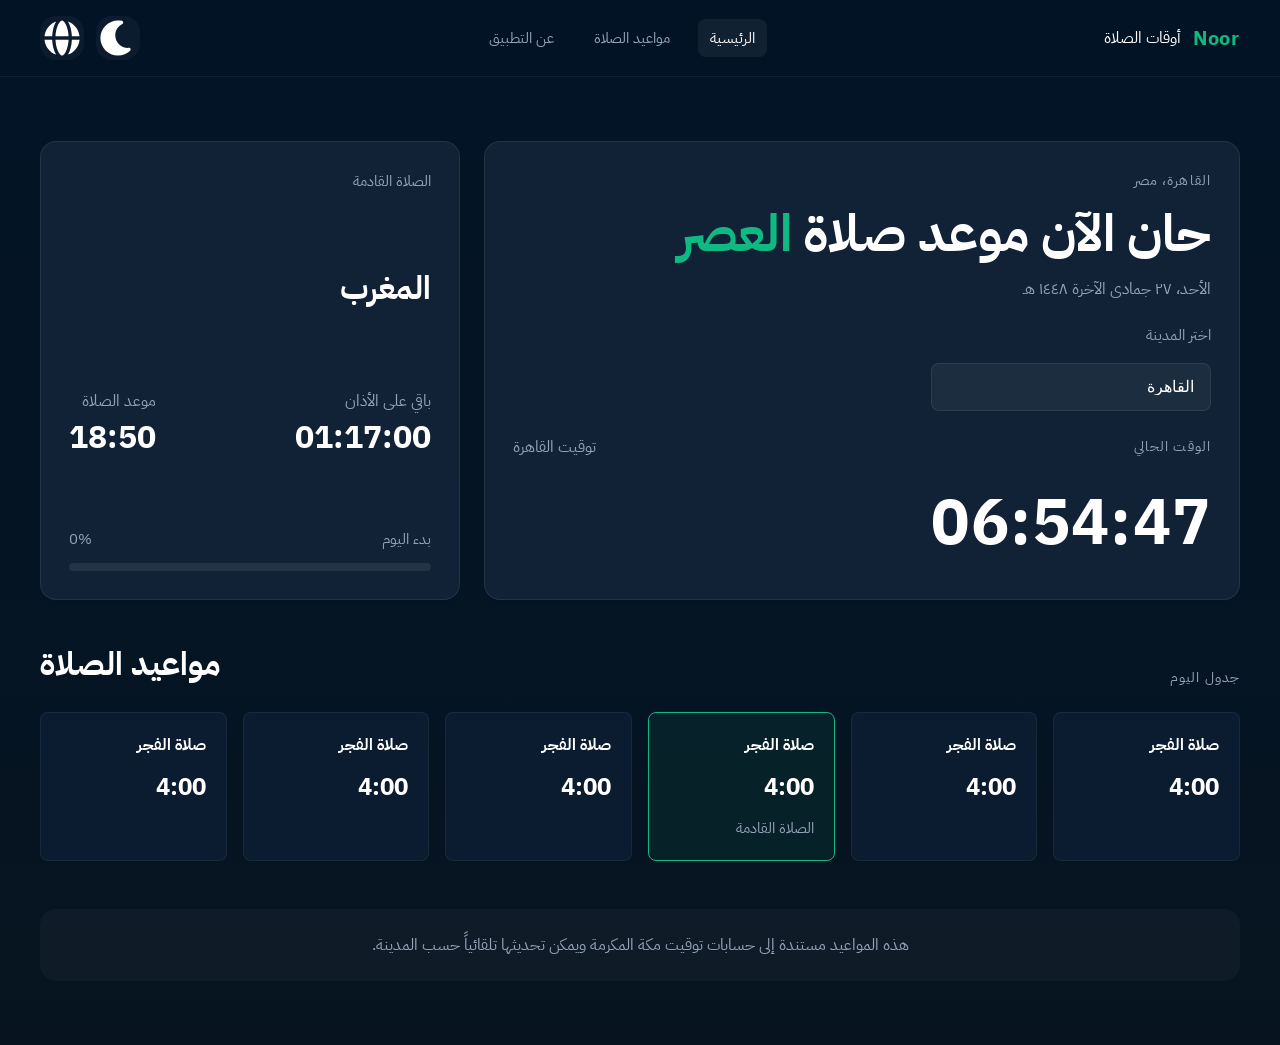
==== index.html @ 7a634c1e "Add Pray Times" ====
<!doctype html>
<html lang="ar" dir="rtl">
  <head>
    <meta charset="UTF-8" />
    <meta name="viewport" content="width=device-width, initial-scale=1.0" />
    <link rel="preconnect" href="https://fonts.googleapis.com" />
    <link rel="preconnect" href="https://fonts.gstatic.com" crossorigin />
    <link
      href="https://fonts.googleapis.com/css2?family=IBM+Plex+Sans+Arabic:wght@400;500;600;700&family=Inter:ital,opsz,wght@0,14..32,100..900;1,14..32,100..900&display=swap"
      rel="stylesheet"
    />
    <link rel="stylesheet" href="variables.css" />
    <link rel="stylesheet" href="style.css" />
    <title>أوقات الصلاة</title>
  </head>
  <body>
    <header>
      <div class="container header-inner">
        <div class="brand">
          <div class="logo">Noor</div>
          <div class="brand-label">أوقات الصلاة</div>
        </div>
        <nav>
          <a href="#overview" class="nav-link active">الرئيسية</a>
          <a href="#prayers" class="nav-link">مواعيد الصلاة</a>
          <a href="#about" class="nav-link">عن التطبيق</a>
        </nav>
        <div class="actions">
          <button class="icon-btn" aria-label="تبديل الوضع">
            <img src="./icons/moon-solid-full.svg" alt="وضع الليل" />
          </button>
          <button class="icon-btn" aria-label="تبديل اللغة">
            <img src="./icons/globe-solid-full.svg" alt="تبديل اللغة" />
          </button>
        </div>
      </div>
    </header>
    <main>
      <section id="overview" class="hero">
        <div class="container hero-grid">
          <section class="panel">
            <div class="hero-meta">
              <p class="eyebrow" id="city-label">القاهرة، مصر</p>
              <h1 id="hero-title">
                حان الآن موعد صلاة <span id="hero-prayer">العصر</span>
              </h1>
              <p class="date-label" id="current-date">
                الجمعة، ١٤ ربيع الثاني ١٤٤٦هـ
              </p>
              <label for="cities" class="city-select-label">اختر المدينة</label>
              <select id="cities" class="city-select"></select>
            </div>
            <div class="clock-panel">
              <div class="clock-meta">
                <p class="eyebrow">الوقت الحالي</p>
                <span>توقيت القاهرة</span>
              </div>
              <div id="current-time" class="digital-clock">21:07:52</div>
            </div>
          </section>
          <aside class="next-prayer-card">
            <section class="panel">
              <p class="section-title">الصلاة القادمة</p>
              <h2 id="next-prayer-name">المغرب</h2>
              <div class="prayer-spot">
                <div>
                  <p class="label">باقي على الأذان</p>
                  <p id="next-prayer-countdown" class="time">01:17:00</p>
                </div>
                <div>
                  <p class="label">موعد الصلاة</p>
                  <p id="next-prayer-time" class="time">18:50</p>
                </div>
              </div>
              <div class="progress-group">
                <div class="progress-row">
                  <span>بدء اليوم</span>
                  <span id="progress-label">0%</span>
                </div>
                <div class="progress-bar">
                  <div class="progress-fill" id="progress-fill"></div>
                </div>
              </div>
            </section>
          </aside>
        </div>
      </section>
      <section id="prayers" class="prayer-list">
        <div class="container">
          <div class="section-head">
            <p class="eyebrow">جدول اليوم</p>
            <h2>مواعيد الصلاة</h2>
          </div>
          <div id="prayer-cards" class="prayer-grid">
            <div class="prayer-card" data-time="">
              <h3 class="prayer-name">صلاة الفجر</h3>
              <p class="prayer-time">4:00</p>
              <p class="prayer-note">الصلاة القادمة</p>
            </div>
            <div class="prayer-card" data-time="">
              <h3 class="prayer-name">صلاة الفجر</h3>
              <p class="prayer-time">4:00</p>
              <p class="prayer-note">الصلاة القادمة</p>
            </div>
            <div class="prayer-card active" data-time="">
              <h3 class="prayer-name">صلاة الفجر</h3>
              <p class="prayer-time">4:00</p>
              <p class="prayer-note">الصلاة القادمة</p>
            </div>
            <div class="prayer-card" data-time="">
              <h3 class="prayer-name">صلاة الفجر</h3>
              <p class="prayer-time">4:00</p>
              <p class="prayer-note">الصلاة القادمة</p>
            </div>
            <div class="prayer-card" data-time="">
              <h3 class="prayer-name">صلاة الفجر</h3>
              <p class="prayer-time">4:00</p>
              <p class="prayer-note">الصلاة القادمة</p>
            </div>
            <div class="prayer-card" data-time="">
              <h3 class="prayer-name">صلاة الفجر</h3>
              <p class="prayer-time">4:00</p>
              <p class="prayer-note">الصلاة القادمة</p>
            </div>
          </div>
          <div class="footer-note">
            هذه المواعيد مستندة إلى حسابات توقيت مكة المكرمة ويمكن تحديثها
            تلقائياً حسب المدينة.
          </div>
        </div>
      </section>
    </main>
    <script src="script.js"></script>
  </body>
</html>
---- variables.css ----
:root {
  /* Colors - Dark Mode (Default) */
  --color-surface: #031427;
  --color-surface-dim: #031427;
  --color-surface-bright: #2a3a4f;
  --color-surface-container-lowest: #000f21;
  --color-surface-container-low: #0b1c30;
  --color-surface-container: #112236;
  --color-surface-container-high: #1a2d42;
  --color-surface-container-highest: #24384e;
  
  --color-on-surface: #ffffff;
  --color-on-surface-variant: #94a3b8;
  --color-outline: #475569;
  --color-outline-variant: #334155;

  --color-primary: #10b981; /* Emerald Green */
  --color-on-primary: #ffffff;
  --color-primary-container: #064e3b;
  --color-on-primary-container: #d1fae5;

  --color-secondary: #38bdf8; /* Sky Blue */
  --color-on-secondary: #ffffff;
  --color-secondary-container: #0c4a6e;
  --color-on-secondary-container: #e0f2fe;

  /* Typography */
  --font-family-base: 'Inter', system-ui, -apple-system, sans-serif;
  
  --font-size-display-lg: 3.5rem;   /* 56px */
  --font-size-headline-lg: 2rem;    /* 32px */
  --font-size-headline-md: 1.5rem;  /* 24px */
  --font-size-title-lg: 1.25rem;    /* 20px */
  --font-size-title-md: 1.125rem;   /* 18px */
  --font-size-body-lg: 1.125rem;    /* 18px */
  --font-size-body-md: 1rem;        /* 16px */
  --font-size-label-md: 0.875rem;   /* 14px */
  --font-size-label-sm: 0.75rem;    /* 12px */

  /* Spacing & Layout */
  --spacing-xs: 0.25rem;  /* 4px */
  --spacing-sm: 0.5rem;   /* 8px */
  --spacing-md: 1rem;     /* 16px */
  --spacing-lg: 1.5rem;   /* 24px */
  --spacing-xl: 2rem;     /* 32px */
  --spacing-2xl: 3rem;    /* 48px */

  /* Shape & Effects */
  --radius-none: 0;
  --radius-sm: 4px;
  --radius-md: 8px;        /* Round Eight Default */
  --radius-lg: 16px;
  --radius-full: 9999px;

  --shadow-sm: 0 1px 2px 0 rgba(0, 0, 0, 0.05);
  --shadow-md: 0 4px 6px -1px rgba(0, 0, 0, 0.1), 0 2px 4px -1px rgba(0, 0, 0, 0.06);
}

/* Light Mode Overrides (Optional) */
[data-theme="light"] {
  --color-surface: #f8fafc;
  --color-on-surface: #0f172a;
  --color-on-surface-variant: #64748b;
  /* ... add other light mode overrides here */
}
---- style.css ----
:root {
  color-scheme: dark;
}

* {
  box-sizing: border-box;
  padding: 0;
  margin: 0;
}

html,
body {
  margin: 0;
  min-height: 100%;
}

body {
  font-family:
    "IBM Plex Sans Arabic",
    "Inter",
    system-ui,
    -apple-system,
    sans-serif;
  background: linear-gradient(180deg, var(--color-surface) 0%, #071420 100%);
  color: var(--color-on-surface);
  line-height: 1.5;
}

button,
a {
  font: inherit;
}

button {
  border: none;
  background: none;
  color: inherit;
  cursor: pointer;
}

img {
  display: block;
  max-width: 100%;
}

.container {
  width: min(1200px, calc(100% - 2rem));
  margin: 0 auto;
}

header {
  position: sticky;
  top: 0;
  z-index: 10;
  background: rgba(3, 20, 39, 0.82);
  backdrop-filter: blur(14px);
  border-bottom: 1px solid rgba(255, 255, 255, 0.05);
}

.header-inner {
  display: flex;
  align-items: center;
  justify-content: space-between;
  gap: 1rem;
  padding: 1rem 0;
}

.brand {
  display: flex;
  align-items: center;
  gap: 0.75rem;
}

.logo {
  font-size: 1.25rem;
  font-weight: 700;
  letter-spacing: 0.04em;
  color: var(--color-primary);
}

nav {
  display: flex;
  gap: 1rem;
}

.nav-link {
  color: var(--color-on-surface-variant);
  text-decoration: none;
  font-size: 0.95rem;
  padding: 0.5rem 0.75rem;
  border-radius: var(--radius-md);
  transition:
    background 0.2s ease,
    color 0.2s ease;
}

.nav-link:hover,
.nav-link.active {
  background: rgba(255, 255, 255, 0.06);
  color: var(--color-on-surface);
}

.actions {
  display: flex;
  gap: 0.75rem;
}

.icon-btn {
  width: 2.75rem;
  height: 2.75rem;
  border-radius: 16px;
  background: rgba(255, 255, 255, 0.04);
  display: grid;
  place-items: center;
  transition:
    transform 0.2s ease,
    background 0.2s ease;
}

.icon-btn:hover {
  transform: translateY(-1px);
  background: rgba(16, 185, 129, 0.12);
}

main {
  padding: 2rem 0 4rem;
}

.hero {
  padding: 2rem 0 2.5rem;
}

.hero-grid {
  display: grid;
  grid-template-columns: minmax(0, 1.8fr) minmax(320px, 1fr);
  gap: 1.5rem;
}

.panel {
  background: var(--color-surface-container);
  border: 1px solid rgba(255, 255, 255, 0.08);
  border-radius: var(--radius-lg);
  padding: 1.75rem;
  box-shadow: var(--shadow-sm);
}

.hero-meta {
  display: grid;
  gap: 1rem;
}

.city-select-label {
  color: var(--color-on-surface-variant);
  font-size: 0.95rem;
  margin-top: 0.5rem;
}

.city-select {
  width: 100%;
  max-width: 280px;
  appearance: none;
  background: rgba(255, 255, 255, 0.05);
  border: 1px solid rgba(255, 255, 255, 0.08);
  color: var(--color-on-surface);
  border-radius: var(--radius-md);
  padding: 0.9rem 1rem;
  font-size: 1rem;
}

.city-select option {
  background: var(--color-surface);
}

.eyebrow {
  margin: 0;
  color: var(--color-on-surface-variant);
  letter-spacing: 0.08em;
  font-size: 0.875rem;
  text-transform: uppercase;
}

.hero-meta h1 {
  margin: 0;
  font-size: clamp(2.1rem, 4vw, 3.5rem);
  line-height: 1.05;
  font-weight: 700;
}

.hero-meta h1 span {
  color: var(--color-primary);
}

.hero-meta .date-label {
  margin: 0;
  color: var(--color-on-surface-variant);
  font-size: 0.975rem;
}

.clock-panel {
  display: grid;
  gap: 1rem;
  margin-top: 1.5rem;
}

.digital-clock {
  font-size: clamp(2.5rem, 5vw, 4.5rem);
  font-weight: 700;
  letter-spacing: 1.2px;
}

.clock-meta {
  display: flex;
  align-items: center;
  justify-content: space-between;
  gap: 1rem;
  flex-wrap: wrap;
}

.clock-meta span {
  color: var(--color-on-surface-variant);
}

.next-prayer-card {
  display: grid;
  gap: 1.5rem;
}

.next-prayer-card .panel {
  display: flex;
  flex-direction: column;
  justify-content: space-between;
  min-height: 100%;
}

.next-prayer-card .section-title {
  margin: 0 0 0.75rem;
  color: var(--color-on-surface-variant);
  font-size: 0.95rem;
}

.next-prayer-card h2 {
  margin: 0;
  font-size: 2rem;
  line-height: 1.1;
}

.prayer-spot {
  display: flex;
  justify-content: space-between;
  align-items: baseline;
  gap: 1rem;
  margin-top: 1rem;
}

.prayer-spot .label {
  color: var(--color-on-surface-variant);
}

.prayer-spot .time {
  font-size: 2rem;
  font-weight: 700;
}

.progress-group {
  display: grid;
  gap: 0.75rem;
}

.progress-row {
  display: flex;
  justify-content: space-between;
  gap: 1rem;
  font-size: 0.95rem;
  color: var(--color-on-surface-variant);
}

.progress-bar {
  width: 100%;
  height: 0.5rem;
  border-radius: 999px;
  background: rgba(255, 255, 255, 0.08);
  overflow: hidden;
}

.progress-fill {
  height: 100%;
  width: 0%;
  border-radius: 999px;
  background: linear-gradient(
    90deg,
    var(--color-surface-bright),
    var(--color-primary)
  );
  transition: width 0.3s ease;
}

.section-head {
  display: flex;
  align-items: flex-end;
  justify-content: space-between;
  gap: 1rem;
  margin-bottom: 1.5rem;
}

.section-head h2 {
  margin: 0;
  font-size: 2rem;
}

.prayer-grid {
  display: grid;
  grid-template-columns: repeat(auto-fit, minmax(180px, 1fr));
  gap: 1rem;
}

.prayer-card {
  background: var(--color-surface-container-low);
  border: 1px solid rgba(255, 255, 255, 0.06);
  border-radius: var(--radius-md);
  padding: 1.25rem;
  transition:
    transform 0.2s ease,
    border-color 0.2s ease,
    background 0.2s ease;
}

.prayer-card:hover {
  transform: translateY(-2px);
}

.prayer-card.active {
  border-color: var(--color-primary);
  background: rgba(16, 185, 129, 0.08);
}

.prayer-card.active .prayer-note {
  visibility: visible;
}
.prayer-card .prayer-name {
  margin: 0 0 0.75rem;
  font-weight: 700;
  font-size: 1rem;
}

.prayer-card .prayer-time {
  margin: 0;
  font-size: 1.5rem;
  font-weight: 700;
}

.prayer-card .prayer-note {
  margin: 0.75rem 0 0;
  color: var(--color-on-surface-variant);
  font-size: 0.95rem;
  visibility: hidden;
}

.footer-note {
  margin-top: 3rem;
  padding: 1.5rem;
  border-radius: var(--radius-lg);
  background: rgba(255, 255, 255, 0.03);
  color: var(--color-on-surface-variant);
  text-align: center;
}

@media (max-width: 900px) {
  .hero-grid {
    grid-template-columns: 1fr;
  }

  .header-inner {
    flex-wrap: wrap;
    justify-content: center;
    text-align: center;
  }

  nav {
    justify-content: center;
    width: 100%;
  }
}

@media (max-width: 640px) {
  .hero {
    padding-top: 1.5rem;
  }

  .hero-meta h1 {
    font-size: 2.4rem;
  }

  .digital-clock {
    font-size: 2.2rem;
  }

  .prayer-card {
    padding: 1rem;
  }
}
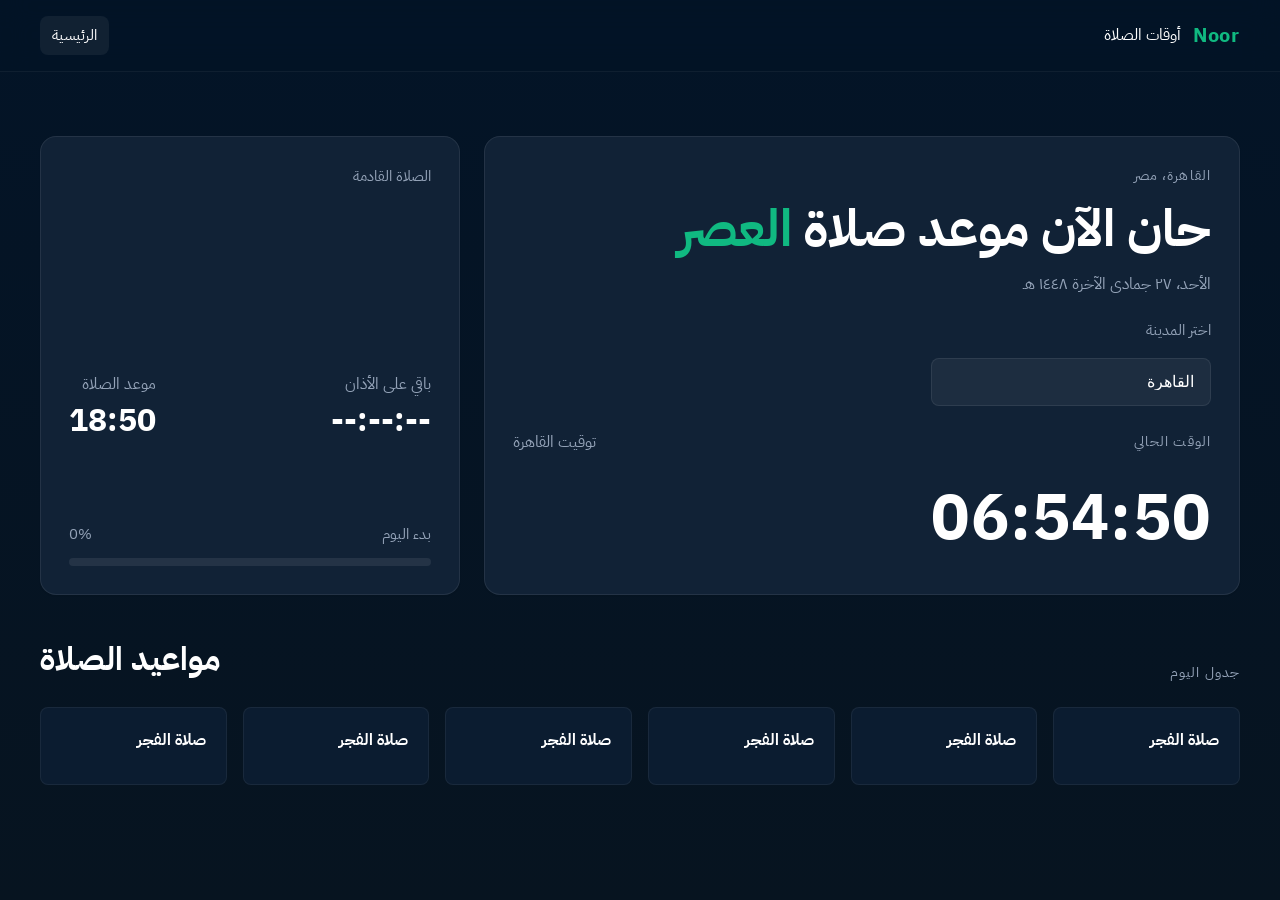
==== commit f3aefb0e: "Add Pray Times" ====
--- a/index.html
+++ b/index.html
@@ -9,9 +9,10 @@
       href="https://fonts.googleapis.com/css2?family=IBM+Plex+Sans+Arabic:wght@400;500;600;700&family=Inter:ital,opsz,wght@0,14..32,100..900;1,14..32,100..900&display=swap"
       rel="stylesheet"
     />
-    <link rel="stylesheet" href="variables.css" />
-    <link rel="stylesheet" href="style.css" />
-    <title>أوقات الصلاة</title>
+    <link rel="stylesheet" href="./css/dark.css" />
+    <link rel="stylesheet" href="./css/style.css" />
+
+    <title>الرئيسية - أوقات الصلاة</title>
   </head>
   <body>
     <header>
@@ -21,18 +22,10 @@
           <div class="brand-label">أوقات الصلاة</div>
         </div>
         <nav>
-          <a href="#overview" class="nav-link active">الرئيسية</a>
-          <a href="#prayers" class="nav-link">مواعيد الصلاة</a>
-          <a href="#about" class="nav-link">عن التطبيق</a>
+          <a href="#Home" class="nav-link active">الرئيسية</a>
+          <!-- <a href="prays.html" class="nav-link">مواعيد الصلاة</a> -->
+          <!-- <a href="#about" class="nav-link">عن التطبيق</a> -->
         </nav>
-        <div class="actions">
-          <button class="icon-btn" aria-label="تبديل الوضع">
-            <img src="./icons/moon-solid-full.svg" alt="وضع الليل" />
-          </button>
-          <button class="icon-btn" aria-label="تبديل اللغة">
-            <img src="./icons/globe-solid-full.svg" alt="تبديل اللغة" />
-          </button>
-        </div>
       </div>
     </header>
     <main>
@@ -53,7 +46,7 @@
             <div class="clock-panel">
               <div class="clock-meta">
                 <p class="eyebrow">الوقت الحالي</p>
-                <span>توقيت القاهرة</span>
+                <span>توقيت </span>
               </div>
               <div id="current-time" class="digital-clock">21:07:52</div>
             </div>
@@ -61,11 +54,11 @@
           <aside class="next-prayer-card">
             <section class="panel">
               <p class="section-title">الصلاة القادمة</p>
-              <h2 id="next-prayer-name">المغرب</h2>
+              <h2 id="next-prayer-name"></h2>
               <div class="prayer-spot">
                 <div>
                   <p class="label">باقي على الأذان</p>
-                  <p id="next-prayer-countdown" class="time">01:17:00</p>
+                  <p id="next-prayer-countdown" class="time"></p>
                 </div>
                 <div>
                   <p class="label">موعد الصلاة</p>
@@ -92,40 +85,36 @@
             <h2>مواعيد الصلاة</h2>
           </div>
           <div id="prayer-cards" class="prayer-grid">
-            <div class="prayer-card" data-time="">
+            <div class="prayer-card">
               <h3 class="prayer-name">صلاة الفجر</h3>
-              <p class="prayer-time">4:00</p>
-              <p class="prayer-note">الصلاة القادمة</p>
+              <p class="prayer-time"></p>
+              <p class="prayer-note"></p>
             </div>
-            <div class="prayer-card" data-time="">
+            <div class="prayer-card">
               <h3 class="prayer-name">صلاة الفجر</h3>
-              <p class="prayer-time">4:00</p>
-              <p class="prayer-note">الصلاة القادمة</p>
+              <p class="prayer-time"></p>
+              <p class="prayer-note"></p>
             </div>
-            <div class="prayer-card active" data-time="">
+            <div class="prayer-card">
               <h3 class="prayer-name">صلاة الفجر</h3>
-              <p class="prayer-time">4:00</p>
-              <p class="prayer-note">الصلاة القادمة</p>
+              <p class="prayer-time"></p>
+              <p class="prayer-note"></p>
             </div>
-            <div class="prayer-card" data-time="">
+            <div class="prayer-card">
               <h3 class="prayer-name">صلاة الفجر</h3>
-              <p class="prayer-time">4:00</p>
-              <p class="prayer-note">الصلاة القادمة</p>
+              <p class="prayer-time"></p>
+              <p class="prayer-note"></p>
             </div>
-            <div class="prayer-card" data-time="">
+            <div class="prayer-card">
               <h3 class="prayer-name">صلاة الفجر</h3>
-              <p class="prayer-time">4:00</p>
-              <p class="prayer-note">الصلاة القادمة</p>
+              <p class="prayer-time"></p>
+              <p class="prayer-note"></p>
             </div>
-            <div class="prayer-card" data-time="">
+            <div class="prayer-card">
               <h3 class="prayer-name">صلاة الفجر</h3>
-              <p class="prayer-time">4:00</p>
-              <p class="prayer-note">الصلاة القادمة</p>
+              <p class="prayer-time"></p>
+              <p class="prayer-note"></p>
             </div>
-          </div>
-          <div class="footer-note">
-            هذه المواعيد مستندة إلى حسابات توقيت مكة المكرمة ويمكن تحديثها
-            تلقائياً حسب المدينة.
           </div>
         </div>
       </section>
--- a/css/dark.css
+++ b/css/dark.css
@@ -0,0 +1,65 @@
+:root {
+  /* Colors - Dark Mode (Default) */
+  --color-surface: #031427;
+  --color-surface-dim: #031427;
+  --color-surface-bright: #2a3a4f;
+  --color-surface-container-lowest: #000f21;
+  --color-surface-container-low: #0b1c30;
+  --color-surface-container: #112236;
+  --color-surface-container-high: #1a2d42;
+  --color-surface-container-highest: #24384e;
+  
+  --color-on-surface: #ffffff;
+  --color-on-surface-variant: #94a3b8;
+  --color-outline: #475569;
+  --color-outline-variant: #334155;
+
+  --color-primary: #10b981; /* Emerald Green */
+  --color-on-primary: #ffffff;
+  --color-primary-container: #064e3b;
+  --color-on-primary-container: #d1fae5;
+
+  --color-secondary: #38bdf8; /* Sky Blue */
+  --color-on-secondary: #ffffff;
+  --color-secondary-container: #0c4a6e;
+  --color-on-secondary-container: #e0f2fe;
+
+  /* Typography */
+  --font-family-base: 'Inter', system-ui, -apple-system, sans-serif;
+  
+  --font-size-display-lg: 3.5rem;   /* 56px */
+  --font-size-headline-lg: 2rem;    /* 32px */
+  --font-size-headline-md: 1.5rem;  /* 24px */
+  --font-size-title-lg: 1.25rem;    /* 20px */
+  --font-size-title-md: 1.125rem;   /* 18px */
+  --font-size-body-lg: 1.125rem;    /* 18px */
+  --font-size-body-md: 1rem;        /* 16px */
+  --font-size-label-md: 0.875rem;   /* 14px */
+  --font-size-label-sm: 0.75rem;    /* 12px */
+
+  /* Spacing & Layout */
+  --spacing-xs: 0.25rem;  /* 4px */
+  --spacing-sm: 0.5rem;   /* 8px */
+  --spacing-md: 1rem;     /* 16px */
+  --spacing-lg: 1.5rem;   /* 24px */
+  --spacing-xl: 2rem;     /* 32px */
+  --spacing-2xl: 3rem;    /* 48px */
+
+  /* Shape & Effects */
+  --radius-none: 0;
+  --radius-sm: 4px;
+  --radius-md: 8px;        /* Round Eight Default */
+  --radius-lg: 16px;
+  --radius-full: 9999px;
+
+  --shadow-sm: 0 1px 2px 0 rgba(0, 0, 0, 0.05);
+  --shadow-md: 0 4px 6px -1px rgba(0, 0, 0, 0.1), 0 2px 4px -1px rgba(0, 0, 0, 0.06);
+}
+
+/* Light Mode Overrides (Optional) */
+[data-theme="light"] {
+  --color-surface: #f8fafc;
+  --color-on-surface: #0f172a;
+  --color-on-surface-variant: #64748b;
+  /* ... add other light mode overrides here */
+}
--- a/css/style.css
+++ b/css/style.css
@@ -0,0 +1,396 @@
+:root {
+  color-scheme: dark;
+}
+
+* {
+  box-sizing: border-box;
+  padding: 0;
+  margin: 0;
+}
+
+html,
+body {
+  margin: 0;
+  min-height: 100%;
+}
+
+body {
+  font-family:
+    "IBM Plex Sans Arabic",
+    "Inter",
+    system-ui,
+    -apple-system,
+    sans-serif;
+  background: linear-gradient(180deg, var(--color-surface) 0%, #071420 100%);
+  color: var(--color-on-surface);
+  line-height: 1.5;
+}
+
+button,
+a {
+  font: inherit;
+}
+
+button {
+  border: none;
+  background: none;
+  color: inherit;
+  cursor: pointer;
+}
+
+img {
+  display: block;
+  max-width: 100%;
+}
+
+.container {
+  width: min(1200px, calc(100% - 2rem));
+  margin: 0 auto;
+}
+
+header {
+  position: sticky;
+  top: 0;
+  z-index: 10;
+  background: rgba(3, 20, 39, 0.82);
+  backdrop-filter: blur(14px);
+  border-bottom: 1px solid rgba(255, 255, 255, 0.05);
+}
+
+.header-inner {
+  display: flex;
+  align-items: center;
+  justify-content: space-between;
+  gap: 1rem;
+  padding: 1rem 0;
+}
+
+.brand {
+  display: flex;
+  align-items: center;
+  gap: 0.75rem;
+}
+
+.logo {
+  font-size: 1.25rem;
+  font-weight: 700;
+  letter-spacing: 0.04em;
+  color: var(--color-primary);
+}
+
+nav {
+  display: flex;
+  gap: 1rem;
+}
+
+.nav-link {
+  color: var(--color-on-surface-variant);
+  text-decoration: none;
+  font-size: 0.95rem;
+  padding: 0.5rem 0.75rem;
+  border-radius: var(--radius-md);
+  transition:
+    background 0.2s ease,
+    color 0.2s ease;
+}
+
+.nav-link:hover,
+.nav-link.active {
+  background: rgba(255, 255, 255, 0.06);
+  color: var(--color-on-surface);
+}
+
+.actions {
+  display: flex;
+  gap: 0.75rem;
+}
+
+.icon-btn {
+  width: 2.75rem;
+  height: 2.75rem;
+  border-radius: 16px;
+  background: rgba(255, 255, 255, 0.04);
+  display: grid;
+  place-items: center;
+  transition:
+    transform 0.2s ease,
+    background 0.2s ease;
+}
+
+.icon-btn:hover {
+  transform: translateY(-1px);
+  background: rgba(16, 185, 129, 0.12);
+}
+
+main {
+  padding: 2rem 0 4rem;
+}
+
+.hero {
+  padding: 2rem 0 2.5rem;
+}
+
+.hero-grid {
+  display: grid;
+  grid-template-columns: minmax(0, 1.8fr) minmax(320px, 1fr);
+  gap: 1.5rem;
+}
+
+.panel {
+  background: var(--color-surface-container);
+  border: 1px solid rgba(255, 255, 255, 0.08);
+  border-radius: var(--radius-lg);
+  padding: 1.75rem;
+  box-shadow: var(--shadow-sm);
+}
+
+.hero-meta {
+  display: grid;
+  gap: 1rem;
+}
+
+.city-select-label {
+  color: var(--color-on-surface-variant);
+  font-size: 0.95rem;
+  margin-top: 0.5rem;
+}
+
+.city-select {
+  width: 100%;
+  max-width: 280px;
+  appearance: none;
+  background: rgba(255, 255, 255, 0.05);
+  border: 1px solid rgba(255, 255, 255, 0.08);
+  color: var(--color-on-surface);
+  border-radius: var(--radius-md);
+  padding: 0.9rem 1rem;
+  font-size: 1rem;
+}
+
+.city-select option {
+  background: var(--color-surface);
+}
+
+.eyebrow {
+  margin: 0;
+  color: var(--color-on-surface-variant);
+  letter-spacing: 0.08em;
+  font-size: 0.875rem;
+  text-transform: uppercase;
+}
+
+.hero-meta h1 {
+  margin: 0;
+  font-size: clamp(2.1rem, 4vw, 3.5rem);
+  line-height: 1.05;
+  font-weight: 700;
+}
+
+.hero-meta h1 span {
+  color: var(--color-primary);
+}
+
+.hero-meta .date-label {
+  margin: 0;
+  color: var(--color-on-surface-variant);
+  font-size: 0.975rem;
+}
+
+.clock-panel {
+  display: grid;
+  gap: 1rem;
+  margin-top: 1.5rem;
+}
+
+.digital-clock {
+  font-size: clamp(2.5rem, 5vw, 4.5rem);
+  font-weight: 700;
+  letter-spacing: 1.2px;
+}
+
+.clock-meta {
+  display: flex;
+  align-items: center;
+  justify-content: space-between;
+  gap: 1rem;
+  flex-wrap: wrap;
+}
+
+.clock-meta span {
+  color: var(--color-on-surface-variant);
+}
+
+.next-prayer-card {
+  display: grid;
+  gap: 1.5rem;
+}
+
+.next-prayer-card .panel {
+  display: flex;
+  flex-direction: column;
+  justify-content: space-between;
+  min-height: 100%;
+}
+
+.next-prayer-card .section-title {
+  margin: 0 0 0.75rem;
+  color: var(--color-on-surface-variant);
+  font-size: 0.95rem;
+}
+
+.next-prayer-card h2 {
+  margin: 0;
+  font-size: 2rem;
+  line-height: 1.1;
+}
+
+.prayer-spot {
+  display: flex;
+  justify-content: space-between;
+  align-items: baseline;
+  gap: 1rem;
+  margin-top: 1rem;
+}
+
+.prayer-spot .label {
+  color: var(--color-on-surface-variant);
+}
+
+.prayer-spot .time {
+  font-size: 2rem;
+  font-weight: 700;
+}
+
+.progress-group {
+  display: grid;
+  gap: 0.75rem;
+}
+
+.progress-row {
+  display: flex;
+  justify-content: space-between;
+  gap: 1rem;
+  font-size: 0.95rem;
+  color: var(--color-on-surface-variant);
+}
+
+.progress-bar {
+  width: 100%;
+  height: 0.5rem;
+  border-radius: 999px;
+  background: rgba(255, 255, 255, 0.08);
+  overflow: hidden;
+}
+
+.progress-fill {
+  height: 100%;
+  width: 0%;
+  border-radius: 999px;
+  background: linear-gradient(
+    90deg,
+    var(--color-surface-bright),
+    var(--color-primary)
+  );
+  transition: width 0.3s ease;
+}
+
+.section-head {
+  display: flex;
+  align-items: flex-end;
+  justify-content: space-between;
+  gap: 1rem;
+  margin-bottom: 1.5rem;
+}
+
+.section-head h2 {
+  margin: 0;
+  font-size: 2rem;
+}
+
+.prayer-grid {
+  display: grid;
+  grid-template-columns: repeat(auto-fit, minmax(180px, 1fr));
+  gap: 1rem;
+}
+
+.prayer-card {
+  background: var(--color-surface-container-low);
+  border: 1px solid rgba(255, 255, 255, 0.06);
+  border-radius: var(--radius-md);
+  padding: 1.25rem;
+  transition:
+    transform 0.2s ease,
+    border-color 0.2s ease,
+    background 0.2s ease;
+}
+
+.prayer-card:hover {
+  transform: translateY(-2px);
+}
+
+.prayer-card.active {
+  border-color: var(--color-primary);
+  background: rgba(16, 185, 129, 0.08);
+}
+
+.prayer-card .prayer-name {
+  margin: 0 0 0.75rem;
+  font-weight: 700;
+  font-size: 1rem;
+}
+
+.prayer-card .prayer-time {
+  margin: 0;
+  font-size: 1.5rem;
+  font-weight: 700;
+}
+
+.prayer-card .prayer-note {
+  margin: 0.75rem 0 0;
+  color: var(--color-on-surface-variant);
+  font-size: 0.95rem;
+}
+
+.footer-note {
+  margin-top: 3rem;
+  padding: 1.5rem;
+  border-radius: var(--radius-lg);
+  background: rgba(255, 255, 255, 0.03);
+  color: var(--color-on-surface-variant);
+  text-align: center;
+}
+
+@media (max-width: 900px) {
+  .hero-grid {
+    grid-template-columns: 1fr;
+  }
+
+  .header-inner {
+    flex-wrap: wrap;
+    justify-content: center;
+    text-align: center;
+  }
+
+  nav {
+    justify-content: center;
+    width: 100%;
+  }
+}
+
+@media (max-width: 640px) {
+  .hero {
+    padding-top: 1.5rem;
+  }
+
+  .hero-meta h1 {
+    font-size: 2.4rem;
+  }
+
+  .digital-clock {
+    font-size: 2.2rem;
+  }
+
+  .prayer-card {
+    padding: 1rem;
+  }
+}
